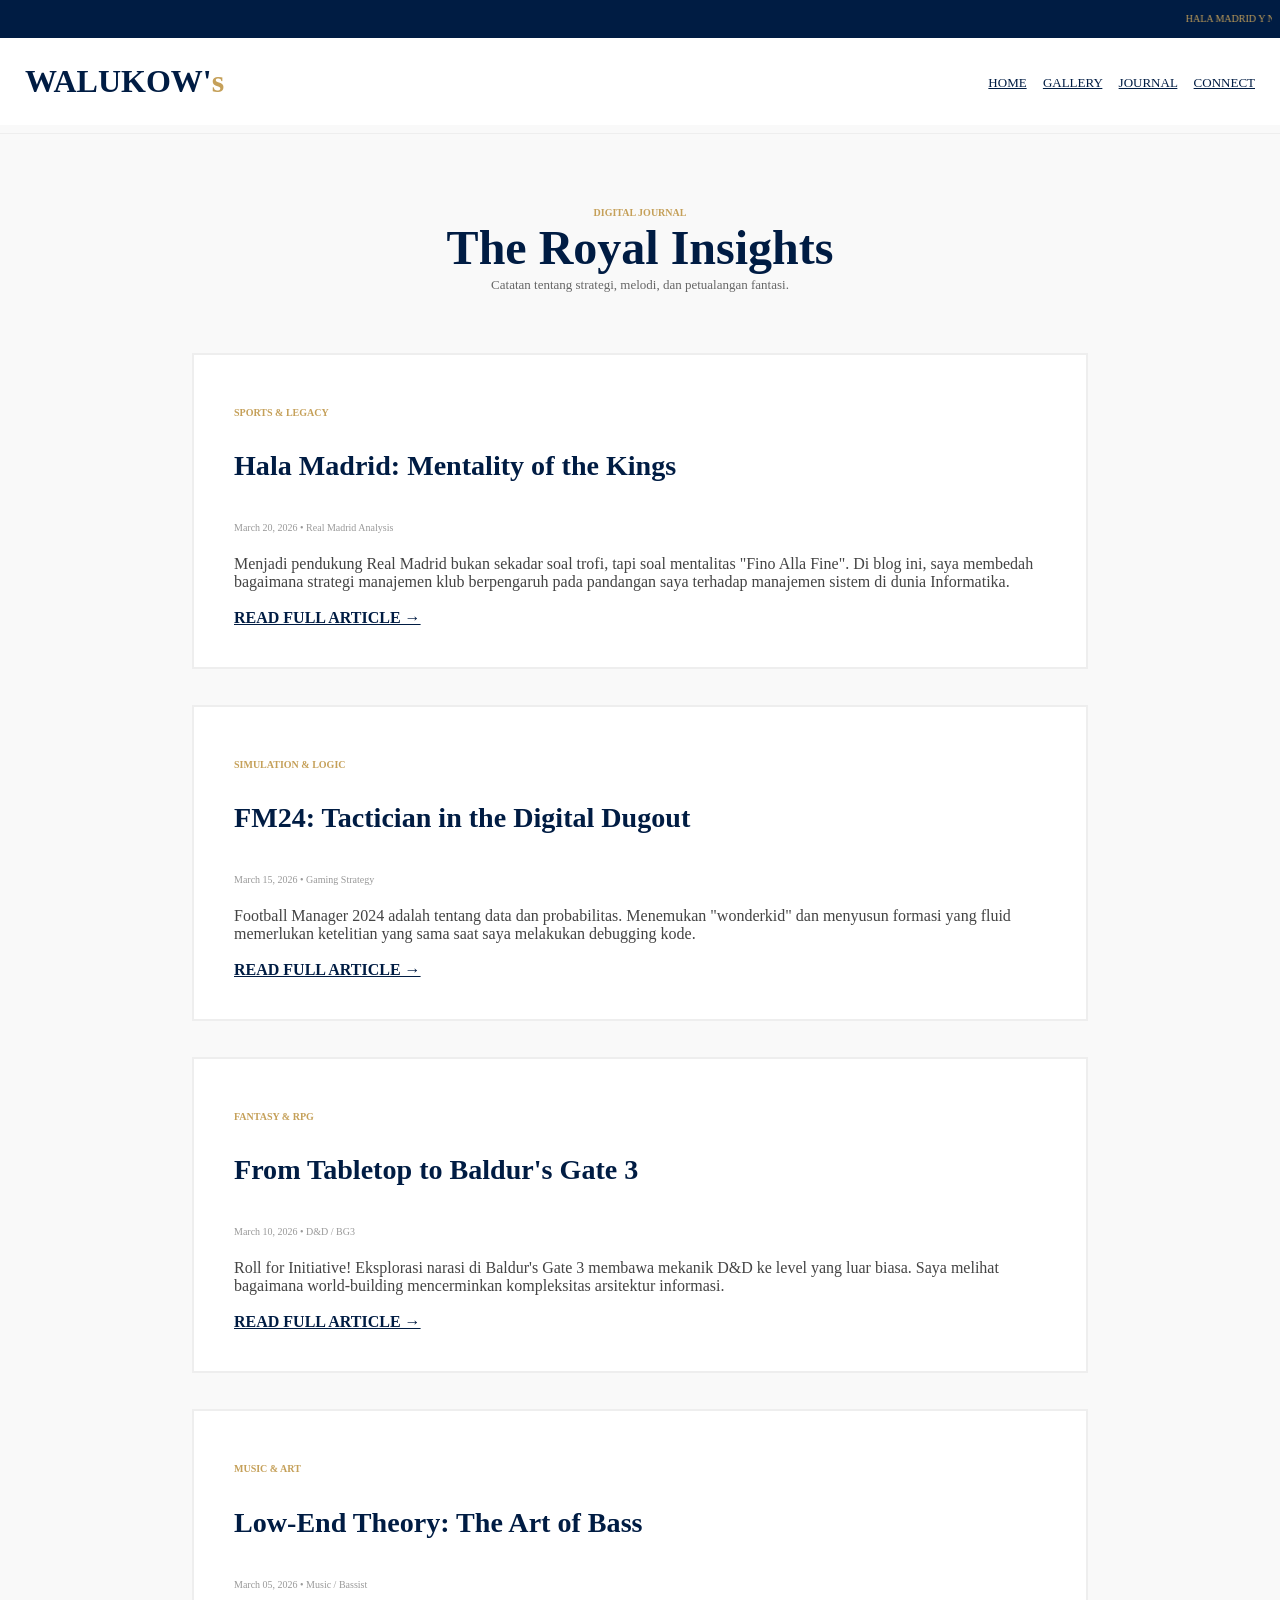
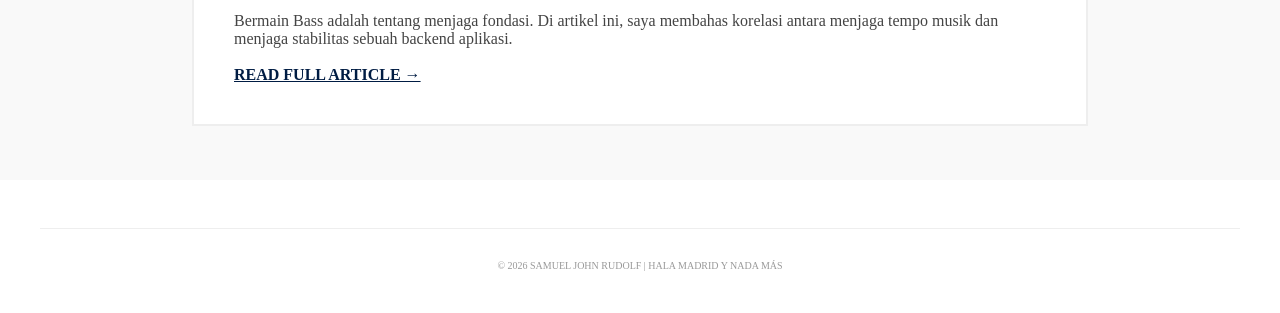
==== blog.html @ 91236569 "first commit" ====
<!DOCTYPE html>
<html lang="id">
<head>
    <meta charset="UTF-8">
    <title>Journal | Samuel Rudolf</title>
</head>
<body bgcolor="#F9F9F9" text="#333333" link="#001C43" vlink="#C5A059" leftmargin="0" topmargin="0">

    <table width="100%" bgcolor="#001C43" cellpadding="8" cellspacing="0" border="0">
        <tr>
            <td align="center">
                <marquee scrollamount="5">
                    <font face="Verdana" size="1" color="#C5A059">
                        HALA MADRID Y NADA MÁS • STRATEGIC INSIGHTS • DIGITAL MELODIES • ROLEPLAYING ADVENTURES
                    </font>
                </marquee>
            </td>
        </tr>
    </table>

    <table width="100%" bgcolor="#FFFFFF" cellpadding="25" cellspacing="0" border="0">
        <tr>
            <td width="50%">
                <font face="Georgia" size="6" color="#001C43"><b>WALUKOW'<font color="#C5A059">s</font></b></font>
            </td>
            <td width="50%" align="right">
                <font face="Verdana" size="2">
                    <a href="index.html">HOME</a> &nbsp;&nbsp;&nbsp;
                    <a href="gallery.html">GALLERY</a> &nbsp;&nbsp;&nbsp;
                    <a href="blog.html">JOURNAL</a> &nbsp;&nbsp;&nbsp;
                    <a href="contact.html">CONNECT</a>
                </font>
            </td>
        </tr>
    </table>

    <hr color="#EEEEEE" size="1">

    <table width="100%" cellpadding="60" cellspacing="0" border="0">
        <tr>
            <td align="center">
                <font face="Verdana" size="1" color="#C5A059"><b>DIGITAL JOURNAL</b></font><br>
                <font face="Georgia" size="7" color="#001C43"><b>The Royal Insights</b></font><br>
                <font face="Verdana" size="2" color="#666666">Catatan tentang strategi, melodi, dan petualangan fantasi.</font>
            </td>
        </tr>
    </table>

    <table width="70%" align="center" cellpadding="0" cellspacing="0" border="0">
        
        <tr>
            <td bgcolor="#FFFFFF">
                <table width="100%" border="1" bordercolor="#EEEEEE" cellpadding="40" cellspacing="0">
                    <tr>
                        <td>
                            <font face="Verdana" size="1" color="#C5A059"><b>SPORTS & LEGACY</b></font>
                            <font face="Georgia" size="5" color="#001C43"><h3>Hala Madrid: Mentality of the Kings</h3></font>
                            <font face="Verdana" size="1" color="#999999">March 20, 2026 • Real Madrid Analysis</font>
                            <br><br>
                            <font face="Verdana" size="3" color="#444444">
                                Menjadi pendukung Real Madrid bukan sekadar soal trofi, tapi soal mentalitas "Fino Alla Fine". Di blog ini, saya membedah bagaimana strategi manajemen klub berpengaruh pada pandangan saya terhadap manajemen sistem di dunia Informatika.
                            </font>
                            <br><br>
                            <a href="#"><b>READ FULL ARTICLE &rarr;</b></a>
                        </td>
                    </tr>
                </table>
            </td>
        </tr>

        <tr><td><br><br></td></tr> <tr>
            <td bgcolor="#FFFFFF">
                <table width="100%" border="1" bordercolor="#EEEEEE" cellpadding="40" cellspacing="0">
                    <tr>
                        <td>
                            <font face="Verdana" size="1" color="#C5A059"><b>SIMULATION & LOGIC</b></font>
                            <font face="Georgia" size="5" color="#001C43"><h3>FM24: Tactician in the Digital Dugout</h3></font>
                            <font face="Verdana" size="1" color="#999999">March 15, 2026 • Gaming Strategy</font>
                            <br><br>
                            <font face="Verdana" size="3" color="#444444">
                                Football Manager 2024 adalah tentang data dan probabilitas. Menemukan "wonderkid" dan menyusun formasi yang fluid memerlukan ketelitian yang sama saat saya melakukan debugging kode.
                            </font>
                            <br><br>
                            <a href="#"><b>READ FULL ARTICLE &rarr;</b></a>
                        </td>
                    </tr>
                </table>
            </td>
        </tr>

        <tr><td><br><br></td></tr>

        <tr>
            <td bgcolor="#FFFFFF">
                <table width="100%" border="1" bordercolor="#EEEEEE" cellpadding="40" cellspacing="0">
                    <tr>
                        <td>
                            <font face="Verdana" size="1" color="#C5A059"><b>FANTASY & RPG</b></font>
                            <font face="Georgia" size="5" color="#001C43"><h3>From Tabletop to Baldur's Gate 3</h3></font>
                            <font face="Verdana" size="1" color="#999999">March 10, 2026 • D&D / BG3</font>
                            <br><br>
                            <font face="Verdana" size="3" color="#444444">
                                Roll for Initiative! Eksplorasi narasi di Baldur's Gate 3 membawa mekanik D&D ke level yang luar biasa. Saya melihat bagaimana world-building mencerminkan kompleksitas arsitektur informasi.
                            </font>
                            <br><br>
                            <a href="#"><b>READ FULL ARTICLE &rarr;</b></a>
                        </td>
                    </tr>
                </table>
            </td>
        </tr>

        <tr><td><br><br></td></tr>

        <tr>
            <td bgcolor="#FFFFFF">
                <table width="100%" border="1" bordercolor="#EEEEEE" cellpadding="40" cellspacing="0">
                    <tr>
                        <td>
                            <font face="Verdana" size="1" color="#C5A059"><b>MUSIC & ART</b></font>
                            <font face="Georgia" size="5" color="#001C43"><h3>Low-End Theory: The Art of Bass</h3></font>
                            <font face="Verdana" size="1" color="#999999">March 05, 2026 • Music / Bassist</font>
                            <br><br>
                            <font face="Verdana" size="3" color="#444444">
                                Bermain Bass adalah tentang menjaga fondasi. Di artikel ini, saya membahas korelasi antara menjaga tempo musik dan menjaga stabilitas sebuah backend aplikasi.
                            </font>
                            <br><br>
                            <a href="#"><b>READ FULL ARTICLE &rarr;</b></a>
                        </td>
                    </tr>
                </table>
            </td>
        </tr>

    </table>

    <br><br><br>

    <table width="100%" bgcolor="#FFFFFF" cellpadding="40" cellspacing="0" border="0">
        <tr>
            <td align="center">
                <hr color="#EEEEEE" size="1"><br>
                <font face="Verdana" size="1" color="#999999">
                    © 2026 SAMUEL JOHN RUDOLF | HALA MADRID Y NADA MÁS
                </font>
            </td>
        </tr>
    </table>

</body>
</html>
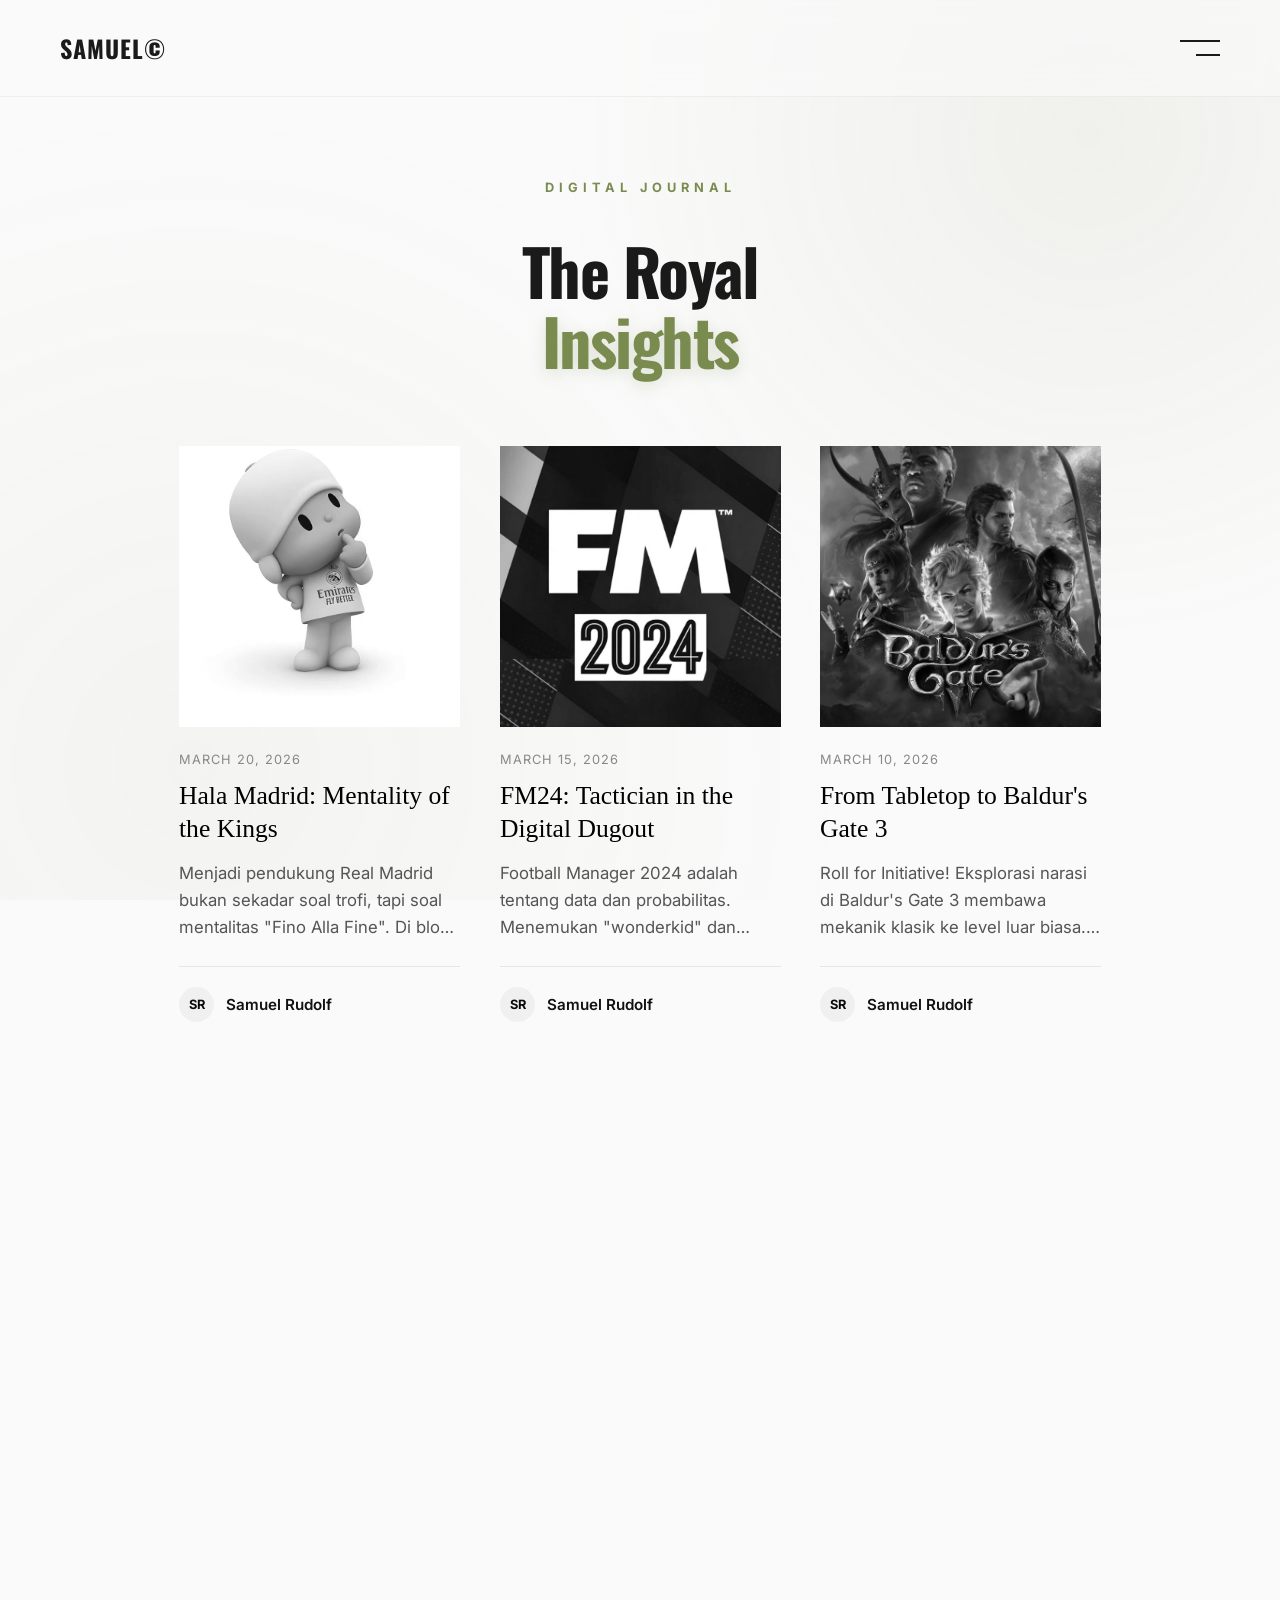
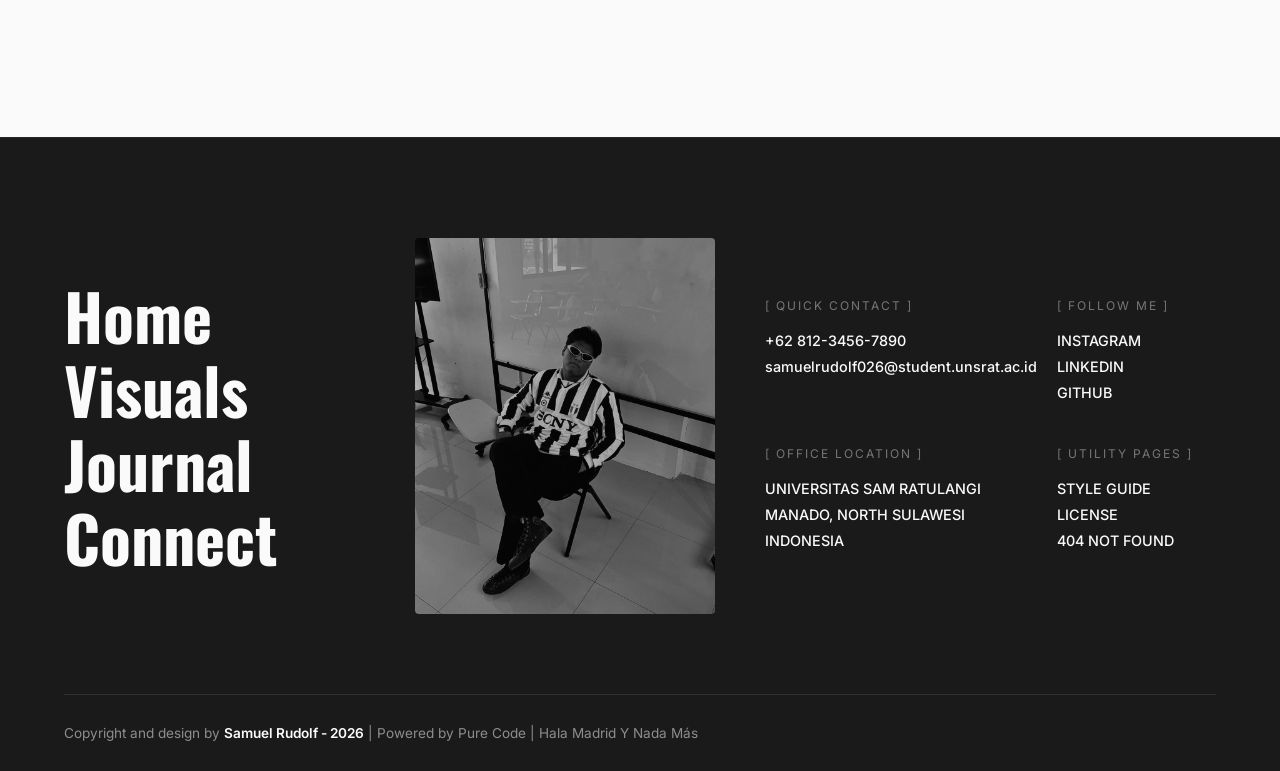
==== commit 2c964ced: "Update tugas" ====
--- a/blog.html
+++ b/blog.html
@@ -2,150 +2,181 @@
 <html lang="id">
 <head>
     <meta charset="UTF-8">
-    <title>Journal | Samuel Rudolf</title>
+    <meta name="viewport" content="width=device-width, initial-scale=1.0">
+    <title>Journal | The Royal Insights</title>
+    <link rel="stylesheet" href="style.css">
 </head>
-<body bgcolor="#F9F9F9" text="#333333" link="#001C43" vlink="#C5A059" leftmargin="0" topmargin="0">
+<body>
+    <div class="bg-layer"></div>
+    <div class="bg-gradient"></div>
 
-    <table width="100%" bgcolor="#001C43" cellpadding="8" cellspacing="0" border="0">
-        <tr>
-            <td align="center">
-                <marquee scrollamount="5">
-                    <font face="Verdana" size="1" color="#C5A059">
-                        HALA MADRID Y NADA MÁS • STRATEGIC INSIGHTS • DIGITAL MELODIES • ROLEPLAYING ADVENTURES
-                    </font>
-                </marquee>
-            </td>
-        </tr>
-    </table>
+    <!-- === NAVBAR === -->
+    <nav class="navbar">
+        <div class="logo">SAMUEL<span>©</span></div>
+        <div class="menu-trigger" id="menuToggle">
+            <span class="line-long"></span>
+            <span class="line-short"></span>
+        </div>
+    </nav>
 
-    <table width="100%" bgcolor="#FFFFFF" cellpadding="25" cellspacing="0" border="0">
-        <tr>
-            <td width="50%">
-                <font face="Georgia" size="6" color="#001C43"><b>WALUKOW'<font color="#C5A059">s</font></b></font>
-            </td>
-            <td width="50%" align="right">
-                <font face="Verdana" size="2">
-                    <a href="index.html">HOME</a> &nbsp;&nbsp;&nbsp;
-                    <a href="gallery.html">GALLERY</a> &nbsp;&nbsp;&nbsp;
-                    <a href="blog.html">JOURNAL</a> &nbsp;&nbsp;&nbsp;
-                    <a href="contact.html">CONNECT</a>
-                </font>
-            </td>
-        </tr>
-    </table>
+    <!-- === FULLSCREEN MENU === -->
+    <div class="split-menu" id="fullscreenMenu">
+        <div class="menu-left">
+            <span class="accent-tag">S.J. RUDOLF</span>
+            <h3>Crafting logic.<br>Building structure.</h3>
+            <p>Mendobrak batasan melalui baris kode murni dan arsitektur desain yang fungsional.</p>
+        </div>
+        <div class="menu-right">
+            <ul class="nav-list">
+                <li><a href="index.html">/ HOME</a></li>
+                <li><a href="gallery.html">/ VISUALS</a></li>
+                <li><a href="blog.html">/ JOURNAL</a></li>
+                <li><a href="contact.html">/ CONNECT</a></li>
+            </ul>
+        </div>
+    </div>
 
-    <hr color="#EEEEEE" size="1">
+    <!-- === HERO SECTION === -->
+    <section class="gallery-hero reveal">
+        <span class="accent-tag">DIGITAL JOURNAL</span>
+        <h2>The Royal<br><span>Insights</span></h2>
+    </section>
 
-    <table width="100%" cellpadding="60" cellspacing="0" border="0">
-        <tr>
-            <td align="center">
-                <font face="Verdana" size="1" color="#C5A059"><b>DIGITAL JOURNAL</b></font><br>
-                <font face="Georgia" size="7" color="#001C43"><b>The Royal Insights</b></font><br>
-                <font face="Verdana" size="2" color="#666666">Catatan tentang strategi, melodi, dan petualangan fantasi.</font>
-            </td>
-        </tr>
-    </table>
+    <!-- === JOURNAL GRID (3-COLUMN EDITORIAL LAYOUT) === -->
+<section class="gallery-grid-section" style="padding-top: 0; max-width: 92%; margin: 0 auto; padding-bottom: 100px;">
+        
+        <div class="blog-grid">
+            
+            <!-- Article 1 -->
+            <a href="article1.html" class="blog-card reveal">
+                <div class="blog-image-wrapper">
+                    <!-- Gunakan gambar bernuansa gelap/arsitektur -->
+                    <img src="madrid_blog.jpg" alt="Hala Madrid">
+                </div>
+                <div class="blog-content">
+                    <span class="blog-date">March 20, 2026</span>
+                    <h3 class="blog-title">Hala Madrid: Mentality of the Kings</h3>
+                    <p class="blog-excerpt">Menjadi pendukung Real Madrid bukan sekadar soal trofi, tapi soal mentalitas "Fino Alla Fine". Di blog ini, saya membedah bagaimana strategi manajemen klub berpengaruh pada pandangan terhadap manajemen sistem.</p>
+                    
+                    <div class="blog-author">
+                        <div class="author-avatar">SR</div>
+                        <span class="author-name">Samuel Rudolf</span>
+                    </div>
+                </div>
+            </a>
 
-    <table width="70%" align="center" cellpadding="0" cellspacing="0" border="0">
-        
-        <tr>
-            <td bgcolor="#FFFFFF">
-                <table width="100%" border="1" bordercolor="#EEEEEE" cellpadding="40" cellspacing="0">
-                    <tr>
-                        <td>
-                            <font face="Verdana" size="1" color="#C5A059"><b>SPORTS & LEGACY</b></font>
-                            <font face="Georgia" size="5" color="#001C43"><h3>Hala Madrid: Mentality of the Kings</h3></font>
-                            <font face="Verdana" size="1" color="#999999">March 20, 2026 • Real Madrid Analysis</font>
-                            <br><br>
-                            <font face="Verdana" size="3" color="#444444">
-                                Menjadi pendukung Real Madrid bukan sekadar soal trofi, tapi soal mentalitas "Fino Alla Fine". Di blog ini, saya membedah bagaimana strategi manajemen klub berpengaruh pada pandangan saya terhadap manajemen sistem di dunia Informatika.
-                            </font>
-                            <br><br>
-                            <a href="#"><b>READ FULL ARTICLE &rarr;</b></a>
-                        </td>
-                    </tr>
-                </table>
-            </td>
-        </tr>
+            <!-- Article 2 -->
+            <a href="article2.html" class="blog-card reveal">
+                <div class="blog-image-wrapper">
+                    <img src="fm24_blog.jpg" alt="FM24">
+                </div>
+                <div class="blog-content">
+                    <span class="blog-date">March 15, 2026</span>
+                    <h3 class="blog-title">FM24: Tactician in the Digital Dugout</h3>
+                    <p class="blog-excerpt">Football Manager 2024 adalah tentang data dan probabilitas. Menemukan "wonderkid" dan menyusun formasi yang fluid memerlukan ketelitian yang sama saat melakukan debugging pada struktur kode murni.</p>
+                    
+                    <div class="blog-author">
+                        <div class="author-avatar">SR</div>
+                        <span class="author-name">Samuel Rudolf</span>
+                    </div>
+                </div>
+            </a>
 
-        <tr><td><br><br></td></tr> <tr>
-            <td bgcolor="#FFFFFF">
-                <table width="100%" border="1" bordercolor="#EEEEEE" cellpadding="40" cellspacing="0">
-                    <tr>
-                        <td>
-                            <font face="Verdana" size="1" color="#C5A059"><b>SIMULATION & LOGIC</b></font>
-                            <font face="Georgia" size="5" color="#001C43"><h3>FM24: Tactician in the Digital Dugout</h3></font>
-                            <font face="Verdana" size="1" color="#999999">March 15, 2026 • Gaming Strategy</font>
-                            <br><br>
-                            <font face="Verdana" size="3" color="#444444">
-                                Football Manager 2024 adalah tentang data dan probabilitas. Menemukan "wonderkid" dan menyusun formasi yang fluid memerlukan ketelitian yang sama saat saya melakukan debugging kode.
-                            </font>
-                            <br><br>
-                            <a href="#"><b>READ FULL ARTICLE &rarr;</b></a>
-                        </td>
-                    </tr>
-                </table>
-            </td>
-        </tr>
+            <!-- Article 3 -->
+            <a href="article3.html" class="blog-card reveal">
+                <div class="blog-image-wrapper">
+                    <img src="bg3_blog.jpg" alt="RPG">
+                </div>
+                <div class="blog-content">
+                    <span class="blog-date">March 10, 2026</span>
+                    <h3 class="blog-title">From Tabletop to Baldur's Gate 3</h3>
+                    <p class="blog-excerpt">Roll for Initiative! Eksplorasi narasi di Baldur's Gate 3 membawa mekanik klasik ke level luar biasa. Saya melihat bagaimana world-building mencerminkan kompleksitas arsitektur informasi.</p>
+                    
+                    <div class="blog-author">
+                        <div class="author-avatar">SR</div>
+                        <span class="author-name">Samuel Rudolf</span>
+                    </div>
+                </div>
+            </a>
 
-        <tr><td><br><br></td></tr>
+            <!-- Article 4 -->
+            <a href="article4.html" class="blog-card reveal">
+                <div class="blog-image-wrapper">
+                    <img src="bass_blog.jpg" alt="Bass">
+                </div>
+                <div class="blog-content">
+                    <span class="blog-date">March 05, 2026</span>
+                    <h3 class="blog-title">Low-End Theory: The Art of Bass</h3>
+                    <p class="blog-excerpt">Bermain Bass adalah tentang menjaga fondasi. Di artikel ini, saya membahas korelasi antara menjaga tempo musik dan menjaga stabilitas sebuah backend aplikasi agar tetap berjalan mulus.</p>
+                    
+                    <div class="blog-author">
+                        <div class="author-avatar">SR</div>
+                        <span class="author-name">Samuel Rudolf</span>
+                    </div>
+                </div>
+            </a>
 
-        <tr>
-            <td bgcolor="#FFFFFF">
-                <table width="100%" border="1" bordercolor="#EEEEEE" cellpadding="40" cellspacing="0">
-                    <tr>
-                        <td>
-                            <font face="Verdana" size="1" color="#C5A059"><b>FANTASY & RPG</b></font>
-                            <font face="Georgia" size="5" color="#001C43"><h3>From Tabletop to Baldur's Gate 3</h3></font>
-                            <font face="Verdana" size="1" color="#999999">March 10, 2026 • D&D / BG3</font>
-                            <br><br>
-                            <font face="Verdana" size="3" color="#444444">
-                                Roll for Initiative! Eksplorasi narasi di Baldur's Gate 3 membawa mekanik D&D ke level yang luar biasa. Saya melihat bagaimana world-building mencerminkan kompleksitas arsitektur informasi.
-                            </font>
-                            <br><br>
-                            <a href="#"><b>READ FULL ARTICLE &rarr;</b></a>
-                        </td>
-                    </tr>
-                </table>
-            </td>
-        </tr>
+        </div>
+    </section>
 
-        <tr><td><br><br></td></tr>
+ <footer class="site-footer">
+        <div class="footer-container">
+            
+            <div class="footer-nav">
+                <a href="index.html" class="footer-link">Home</a>
+                <a href="gallery.html" class="footer-link">Visuals</a>
+                <a href="blog.html" class="footer-link">Journal</a>
+                <a href="contact.html" class="footer-link">Connect</a>
+            </div>
 
-        <tr>
-            <td bgcolor="#FFFFFF">
-                <table width="100%" border="1" bordercolor="#EEEEEE" cellpadding="40" cellspacing="0">
-                    <tr>
-                        <td>
-                            <font face="Verdana" size="1" color="#C5A059"><b>MUSIC & ART</b></font>
-                            <font face="Georgia" size="5" color="#001C43"><h3>Low-End Theory: The Art of Bass</h3></font>
-                            <font face="Verdana" size="1" color="#999999">March 05, 2026 • Music / Bassist</font>
-                            <br><br>
-                            <font face="Verdana" size="3" color="#444444">
-                                Bermain Bass adalah tentang menjaga fondasi. Di artikel ini, saya membahas korelasi antara menjaga tempo musik dan menjaga stabilitas sebuah backend aplikasi.
-                            </font>
-                            <br><br>
-                            <a href="#"><b>READ FULL ARTICLE &rarr;</b></a>
-                        </td>
-                    </tr>
-                </table>
-            </td>
-        </tr>
+            <div class="footer-image-wrapper">
+                <img src="profile_index_footer.jpeg" alt="Samuel Rudolf Portrait" class="footer-img">
+            </div>
 
-    </table>
+            <div class="footer-info-grid">
+                <div class="info-block">
+                    <span class="info-title">[ QUICK CONTACT ]</span>
+                    <p>
+                        +62 812-3456-7890<br>
+                        samuelrudolf026@student.unsrat.ac.id
+                    </p>
+                </div>
+                
+                <div class="info-block">
+                    <span class="info-title">[ FOLLOW ME ]</span>
+                    <p>
+                        <a href="#">INSTAGRAM</a><br>
+                        <a href="#">LINKEDIN</a><br>
+                        <a href="#">GITHUB</a>
+                    </p>
+                </div>
+                
+                <div class="info-block">
+                    <span class="info-title">[ OFFICE LOCATION ]</span>
+                    <p>
+                        UNIVERSITAS SAM RATULANGI<br>
+                        MANADO, NORTH SULAWESI<br>
+                        INDONESIA
+                    </p>
+                </div>
+                
+                <div class="info-block">
+                    <span class="info-title">[ UTILITY PAGES ]</span>
+                    <p>
+                        <a href="#">STYLE GUIDE</a><br>
+                        <a href="#">LICENSE</a><br>
+                        <a href="#">404 NOT FOUND</a>
+                    </p>
+                </div>
+            </div>
 
-    <br><br><br>
+        </div>
 
-    <table width="100%" bgcolor="#FFFFFF" cellpadding="40" cellspacing="0" border="0">
-        <tr>
-            <td align="center">
-                <hr color="#EEEEEE" size="1"><br>
-                <font face="Verdana" size="1" color="#999999">
-                    © 2026 SAMUEL JOHN RUDOLF | HALA MADRID Y NADA MÁS
-                </font>
-            </td>
-        </tr>
-    </table>
+        <div class="footer-bottom">
+            <p>Copyright and design by <span>Samuel Rudolf - 2026</span> | Powered by Pure Code | Hala Madrid Y Nada Más</p>
+        </div>
+    </footer>
 
+    <script src="script.js"></script>
 </body>
 </html>
--- a/style.css
+++ b/style.css
@@ -0,0 +1,1378 @@
+/* === IMPORT GOOGLE FONTS === */
+@import url('https://fonts.googleapis.com/css2?family=Inter:wght@300;400;500&family=Oswald:wght@500;700&display=swap');
+
+/* Menyembunyikan Scrollbar */
+::-webkit-scrollbar { display: none; }
+html { -ms-overflow-style: none; scrollbar-width: none; }
+
+/* === KONFIGURASI DASAR (ORGANIC MATCHA ELEGANCE) === */
+* { margin: 0; padding: 0; box-sizing: border-box; -webkit-font-smoothing: antialiased; text-rendering: optimizeLegibility; }
+body { 
+    background-color: #FAFAFA;
+    color: #1A1A1A;
+    font-family: 'Inter', sans-serif; 
+    overflow-x: hidden; 
+}
+
+/* --- AURA BACKGROUND --- */
+.bg-layer { 
+    display: block; 
+    position: fixed; top: 0; left: 0; width: 100%; height: 100vh;
+    background: radial-gradient(circle at 85% 15%, rgba(122, 139, 79, 0.08) 0%, transparent 40%),
+                radial-gradient(circle at 15% 85%, rgba(122, 139, 79, 0.05) 0%, transparent 50%);
+    z-index: -2; 
+    pointer-events: none;
+}
+.bg-gradient { display: none; }
+
+/* === NAVBAR KACA === */
+.navbar { 
+    position: fixed; top: 0; left: 0; width: 100%; display: flex; justify-content: space-between; align-items: center; 
+    padding: 30px 60px; z-index: 1001; pointer-events: none;
+    background: rgba(250, 250, 250, 0.6);
+    backdrop-filter: blur(12px);
+    border-bottom: 1px solid rgba(122, 139, 79, 0.1);
+}
+.logo { font-family: 'Oswald', sans-serif; font-weight: 700; font-size: 1.5rem; letter-spacing: 1px; pointer-events: auto; color: #1A1A1A; }
+.menu-trigger { pointer-events: auto; width: 40px; height: 16px; cursor: pointer; display: flex; flex-direction: column; justify-content: space-between; align-items: flex-end; z-index: 1002; }
+.menu-trigger span { display: block; height: 2px; background-color: #1A1A1A; transition: all 0.4s cubic-bezier(0.68, -0.55, 0.265, 1.55); }
+.line-long { width: 100%; }
+.line-short { width: 60%; }
+.menu-trigger:hover .line-short { width: 100%; background-color: #7A8B4F; box-shadow: 0 0 8px rgba(122, 139, 79, 0.4); }
+.menu-trigger.active .line-long { transform: translateY(7px) rotate(45deg); }
+.menu-trigger.active .line-short { width: 100%; transform: translateY(-7px) rotate(-45deg); }
+
+/* === SPLIT OVERLAY MENU === */
+.split-menu { position: fixed; top: 0; left: 0; width: 100%; height: 100vh; display: flex; z-index: 1000; visibility: hidden; }
+.menu-left, .menu-right { width: 50%; height: 100%; display: flex; flex-direction: column; justify-content: center; padding: 0 10%; transition: transform 0.8s cubic-bezier(0.19, 1, 0.22, 1); }
+.menu-left { background-color: rgba(234, 239, 229, 0.85); backdrop-filter: blur(20px); border-right: 1px solid rgba(122, 139, 79, 0.15); transform: translateY(100%); }
+.menu-right { background-color: #FAFAFA; transform: translateY(-100%); }
+.split-menu.active { visibility: visible; }
+.split-menu.active .menu-left, .split-menu.active .menu-right { transform: translateY(0); }
+.menu-left .accent-tag { margin-bottom: 30px; color: #7A8B4F; }
+.menu-left h3 { font-size: 2.5rem; line-height: 1.2; margin-bottom: 20px; font-family: 'Oswald', sans-serif; font-weight: 700; letter-spacing: -1px; color: #1A1A1A; }
+.menu-left p { color: #555555; font-size: 1rem; line-height: 1.6; margin-bottom: 40px; max-width: 85%; }
+.menu-contact a { color: #7A8B4F; text-decoration: none; font-size: 0.9rem; letter-spacing: 2px; border-bottom: 1px solid rgba(122, 139, 79, 0.3); transition: 0.3s;}
+.menu-contact a:hover { border-bottom: 1px solid #7A8B4F; padding-bottom: 3px; }
+.nav-list { list-style: none; display: flex; flex-direction: column; gap: 25px; }
+.nav-list li { opacity: 0; transform: translateX(50px); transition: all 0.5s cubic-bezier(0.19, 1, 0.22, 1); }
+.split-menu.active .nav-list li { opacity: 1; transform: translateX(0); }
+.split-menu.active .nav-list li:nth-child(1) { transition-delay: 0.3s; }
+.split-menu.active .nav-list li:nth-child(2) { transition-delay: 0.4s; }
+.split-menu.active .nav-list li:nth-child(3) { transition-delay: 0.5s; }
+.split-menu.active .nav-list li:nth-child(4) { transition-delay: 0.6s; }
+.nav-list a { color: #1A1A1A; text-decoration: none; font-size: clamp(3rem, 6vw, 4.5rem); font-family: 'Oswald', sans-serif; font-weight: 700; letter-spacing: -2px; display: inline-block; transition: 0.4s cubic-bezier(0.19, 1, 0.22, 1); }
+.nav-list a:hover { color: #7A8B4F; transform: translateX(20px); text-shadow: 2px 2px 10px rgba(122, 139, 79, 0.2); }
+
+/* === SECTION 1: HERO === */
+.hero-section { position: relative; height: 100vh; width: 100%; display: flex; flex-direction: column; justify-content: center; align-items: center; text-align: center; overflow: hidden; }
+.hero-bg-container { position: absolute; top: 0; left: 0; width: 100%; height: 100%; z-index: 1; overflow: hidden; }
+
+.hero-bg-image { 
+    width: 100%; height: 100%; object-fit: cover; 
+    filter: grayscale(100%); 
+    clip-path: inset(35% 30%); 
+    transform: scale(1.1); 
+    animation: heroExpand 2s cubic-bezier(0.8, 0, 0.2, 1) forwards; 
+    animation-delay: 0.5s; 
+}
+
+@keyframes heroExpand {
+    0% { clip-path: inset(35% 30%); filter: blur(0px) brightness(1) grayscale(100%); transform: scale(1.1); opacity: 1; }
+    100% { clip-path: inset(0% 0%); filter: blur(3px) grayscale(100%); transform: scale(1); opacity: 0.25; }
+}
+
+.hero-fragmented { position: absolute; top: 0; left: 0; width: 100%; height: 100%; z-index: 2; pointer-events: none; padding: 60px; }
+.float-meta { position: absolute; font-size: 0.75rem; line-height: 1.5; color: #1A1A1A; }
+.float-meta .label { color: #7A8B4F; font-weight: 700; letter-spacing: 2px; display: block; margin-bottom: 5px; }
+.text-top-left { top: 15%; left: 60px; }
+.text-mid-right { top: 45%; right: 60px; text-align: right; }
+.geo-mark { position: absolute; font-family: 'Oswald', sans-serif; font-size: 0.8rem; color: rgba(26, 26, 26, 0.2); letter-spacing: 2px; }
+.pos-a { top: 20%; right: 25%; }
+.pos-b { bottom: 25%; left: 30%; }
+.pos-c { top: 60%; left: 10%; transform: rotate(-90deg); }
+.hero-name-container { position: absolute; bottom: 5%; left: 60px; width: calc(100% - 120px); }
+.pre-title { display: block; font-size: 0.9rem; letter-spacing: 5px; color: #555; margin-bottom: 5px; }
+.name-flex { display: flex; align-items: baseline; gap: 20px; flex-wrap: wrap; }
+.name-bold, .name-outline { font-family: 'Oswald', sans-serif; font-weight: 700; line-height: 0.9; letter-spacing: -4px; color: #000000; margin: 0; text-transform: uppercase; }
+.name-bold { font-size: clamp(4rem, 12vw, 12rem); }
+.name-outline { font-size: clamp(3rem, 10vw, 10rem); -webkit-text-stroke: 0px; color: #000000; }
+
+.anim-fade-right { opacity: 0; transform: translateX(-30px); animation: fadeMove 1.2s cubic-bezier(0.19, 1, 0.22, 1) forwards; animation-delay: 1.5s; }
+.anim-fade-left { opacity: 0; transform: translateX(30px); animation: fadeMove 1.2s cubic-bezier(0.19, 1, 0.22, 1) forwards; animation-delay: 1.7s; }
+.anim-fade-in { opacity: 0; animation: fadeOnly 2s ease forwards; animation-delay: 2s; }
+.anim-slide-up { opacity: 0; transform: translateY(40px); animation: fadeMove 1s cubic-bezier(0.19, 1, 0.22, 1) forwards; animation-delay: 1.8s; }
+.anim-slide-up-delay-1 { opacity: 0; transform: translateY(60px); animation: fadeMove 1.2s cubic-bezier(0.19, 1, 0.22, 1) forwards; animation-delay: 2.1s; }
+.anim-slide-up-delay-2 { opacity: 0; transform: translateY(40px); animation: fadeMove 1.2s cubic-bezier(0.19, 1, 0.22, 1) forwards; animation-delay: 2.4s; }
+
+@keyframes fadeMove { to { opacity: 1; transform: translate(0, 0); } }
+@keyframes fadeOnly { to { opacity: 1; } }
+
+.reveal-delay { opacity: 0; transform: translateY(20px); animation: fadeUpHero 1s ease forwards; animation-delay: 2.2s; }
+@keyframes fadeUpHero { to { opacity: 1; transform: translateY(0); } }
+.scroll-badge { position: absolute; bottom: 50px; left: 50%; transform: translateX(-50%); font-size: 0.75rem; letter-spacing: 4px; color: #7A8B4F; font-weight: bold; animation: bounceHero 2s infinite; z-index: 2; }
+@keyframes bounceHero { 0%, 100% { transform: translateX(-50%) translateY(0); } 50% { transform: translateX(-50%) translateY(-10px); } }
+
+/* === SECTION 2: PROFILE === */
+.profile-section { min-height: 100vh; display: flex; align-items: center; padding: 100px 10%; position: relative; z-index: 2; }
+.accent-tag { color: #7A8B4F; font-size: 0.8rem; letter-spacing: 5px; font-weight: bold; display: block; margin-bottom: 20px;}
+h2 { font-size: clamp(3rem, 5vw, 4.5rem); font-family: 'Oswald', sans-serif; font-weight: 700; line-height: 1.1; margin-bottom: 20px; margin-top: 40px; letter-spacing: -1.5px; color: #1A1A1A; }
+h2 span { color: #7A8B4F; text-shadow: 0 4px 15px rgba(122, 139, 79, 0.2); }
+.info-box p { font-size: 1.1rem; color: #555555; line-height: 1.8; margin-bottom: 40px; }
+.stats-container { display: flex; gap: 40px; border-top: 1px solid rgba(122, 139, 79, 0.15); padding-top: 30px; }
+.stat-item strong { color: #1A1A1A; display: block; font-size: 1.2rem; margin-bottom: 5px; font-family: 'Oswald', sans-serif; letter-spacing: 1px; }
+.stat-item span { font-size: 0.85rem; color: #888888; }
+.profile-layout { display: grid; grid-template-columns: 1.2fr 1fr; gap: 80px; width: 100%; align-items: center; margin-top: 120px; }
+
+.image-box { position: relative; width: 450px; height: 600px; margin: 0 auto; }
+.image-box::after { content: ''; position: absolute; top: -15px; left: -15px; width: 100%; height: 100%; border: 1px solid #7A8B4F; z-index: 0; opacity: 0.6; transition: 0.5s ease; }
+.image-box:hover::after { top: -25px; left: -25px; opacity: 1; background: rgba(122, 139, 79, 0.03); }
+.image-wrapper { position: relative; width: 100%; height: 100%; overflow: hidden; z-index: 2; box-shadow: 0 20px 50px rgba(0,0,0,0.08); }
+.image-wrapper img { width: 100%; height: 100%; object-fit: cover; filter: grayscale(100%); transition: 0.5s ease; }
+.image-box:hover .image-wrapper img { filter: grayscale(0%); }
+
+.reveal { opacity: 0; transform: translateY(60px); filter: blur(5px); transition: all 1s cubic-bezier(0.19, 1, 0.22, 1); will-change: transform, opacity; }
+.reveal.active { opacity: 1; transform: translateY(0); filter: blur(0); }
+
+/* === SECTION 3: ASYMMETRIC SHOWCASE === */
+.showcase-section { padding: 120px 8%; position: relative; z-index: 10; }
+.showcase-layout { display: flex; justify-content: space-between; align-items: flex-start; gap: 50px; }
+.showcase-info { position: -webkit-sticky; position: sticky; top: 25vh; width: 35%; }
+.showcase-title { font-size: 4rem; font-family: 'Oswald', sans-serif; font-weight: 700; line-height: 1.1; margin-bottom: 20px; letter-spacing: -1.5px; color: #1A1A1A; }
+.showcase-desc { color: #555555; line-height: 1.8; margin-bottom: 40px; font-size: 1.05rem; }
+
+.btn-outline { 
+    display: inline-block; color: #1A1A1A; text-decoration: none; padding: 14px 30px; 
+    border: 1px solid #7A8B4F; font-size: 0.85rem; font-weight: bold; letter-spacing: 2px; 
+    text-transform: uppercase; position: relative; overflow: hidden; z-index: 1; transition: 0.3s;
+}
+.btn-outline::before { content: ''; position: absolute; bottom: 0; left: 0; width: 100%; height: 0%; background-color: #7A8B4F; z-index: -1; transition: height 0.4s cubic-bezier(0.19, 1, 0.22, 1); }
+.btn-outline:hover { color: #fff; border-color: #7A8B4F; }
+.btn-outline:hover::before { height: 100%; }
+
+.showcase-gallery { width: 55%; display: flex; flex-direction: column; gap: 120px; }
+.photo-card { width: 100%; }
+.photo-wrapper { width: 100%; height: 65vh; overflow: hidden; box-shadow: 0 15px 40px rgba(0,0,0,0.05); }
+.photo-wrapper img { width: 100%; height: 100%; object-fit: cover; filter: grayscale(100%); transition: transform 0.8s cubic-bezier(0.19, 1, 0.22, 1), filter 0.8s ease; }
+.photo-card:hover .photo-wrapper img { transform: scale(1.05); filter: grayscale(0%); }
+.photo-meta { margin-top: 20px; display: flex; justify-content: space-between; align-items: center; padding-bottom: 15px; border-bottom: 1px solid rgba(122, 139, 79, 0.2); }
+.photo-meta h4 { font-size: 1.3rem; font-family: 'Oswald', sans-serif; font-weight: 500; margin: 0; color: #1A1A1A; }
+.photo-meta span { color: #7A8B4F; font-size: 0.85rem; letter-spacing: 1px; font-weight: bold; }
+
+/* === SECTION DIVIDER === */
+.section-divider { width: 100%; text-align: center; padding: 100px 10% 40px; display: flex; flex-direction: column; align-items: center; position: relative; z-index: 10; }
+.divider-title { font-size: clamp(3rem, 6vw, 5rem); font-family: 'Oswald', sans-serif; font-weight: 700; color: #1A1A1A; margin-bottom: 20px; line-height: 1.1; letter-spacing: -2px; }
+.divider-desc { color: #555555; font-size: 1.1rem; max-width: 600px; line-height: 1.6; }
+
+/* === SECTION 4: JOURNAL === */
+.journal-section { display: flex; flex-direction: column; width: 100%; padding: 20px 10% 150px; position: relative; }
+.journal-card { 
+    position: -webkit-sticky; position: sticky; top: 12vh; width: 100%; height: 75vh; margin-bottom: 120px; 
+    display: flex; justify-content: center; align-items: center; overflow: hidden; cursor: pointer; 
+    background-color: #0A0A0A; box-shadow: 0 -15px 40px rgba(122, 139, 79, 0.08); 
+}
+.media-layer { position: absolute; top: 0; left: 0; width: 100%; height: 100%; z-index: 1; overflow: hidden; }
+.media-layer video, .media-layer img { width: 100%; height: 100%; object-fit: cover; transform: scale(1); filter: blur(0px) brightness(0.6) grayscale(100%); transition: transform 0.8s cubic-bezier(0.215, 0.61, 0.355, 1), filter 0.8s cubic-bezier(0.215, 0.61, 0.355, 1); will-change: transform, filter; }
+.content-layer { position: relative; z-index: 2; text-align: center; transition: opacity 0.5s ease, transform 0.5s ease; max-width: 85%; margin: 0 auto; }
+.meta-text { display: block; color: #7A8B4F; font-size: 0.85rem; letter-spacing: 3px; text-transform: uppercase; margin-bottom: 15px; font-weight: 600; text-shadow: 0 2px 4px rgba(0,0,0,0.8); }
+.content-layer h2 { font-size: clamp(3rem, 5vw, 5rem); font-family: 'Oswald', sans-serif; font-weight: 700; color: #ffffff; margin: 0; line-height: 1.1; letter-spacing: -1.5px; text-wrap: balance; text-shadow: 0 5px 15px rgba(0,0,0,0.8); }
+.hover-ui { position: absolute; top: 0; left: 0; width: 100%; height: 100%; z-index: 3; opacity: 0; visibility: hidden; transition: opacity 0.5s ease, visibility 0.5s ease; display: flex; align-items: center; justify-content: center; }
+.details-btn { background-color: #7A8B4F; color: #ffffff; padding: 16px 35px; font-family: 'Oswald', sans-serif; font-weight: 700; font-size: 1.1rem; text-decoration: none; text-transform: uppercase; letter-spacing: 1px; transition: 0.3s; box-shadow: 0 15px 35px rgba(0,0,0,0.5); }
+.details-btn:hover { background-color: #FAFAFA; color: #1A1A1A; }
+.bracket { position: absolute; width: 60px; height: 60px; border-color: #7A8B4F; border-style: solid; transition: transform 0.6s cubic-bezier(0.215, 0.61, 0.355, 1), opacity 0.6s ease; opacity: 0; }
+.top-left { top: 50px; left: 50px; border-width: 2px 0 0 2px; transform: translate(-40px, -40px); }
+.top-right { top: 50px; right: 50px; border-width: 2px 2px 0 0; transform: translate(40px, -40px); }
+.bottom-left { bottom: 50px; left: 50px; border-width: 0 0 2px 2px; transform: translate(-40px, 40px); }
+.bottom-right { bottom: 50px; right: 50px; border-width: 0 2px 2px 0; transform: translate(40px, 40px); }
+.journal-card:hover .media-layer video, .journal-card:hover .media-layer img { transform: scale(1.08); filter: blur(10px) brightness(0.3) grayscale(0%); }
+.journal-card:hover .content-layer { opacity: 0; transform: scale(0.95); }
+.journal-card:hover .hover-ui { opacity: 1; visibility: visible; }
+.journal-card:hover .bracket { opacity: 1; transform: translate(0, 0); }
+
+/* === CIRCULAR MULTI-LAYER TRANSITION === */
+.circular-transition-wrapper { position: relative; width: 100%; height: 400vh; background-color: #FAFAFA; z-index: 5; margin-top: -50px; }
+.circle-sticky { position: sticky; top: 0; left: 0; width: 100%; height: 100vh; display: flex; justify-content: center; align-items: center; overflow: hidden; }
+.circle { position: absolute; top: 0; left: 0; width: 100vw; height: 100vh; clip-path: circle(0% at 50% 50%); -webkit-clip-path: circle(0% at 50% 50%); will-change: clip-path; }
+.circle-1 { background-color: #7A8B4F; z-index: 1; }
+.circle-2 { background-color: #1A1A1A; z-index: 2; }
+.circle-3 { background-color: #7A8B4F; z-index: 3; }
+.circle-4 { background-color: #1A1A1A; z-index: 4; }
+.circle-text { position: relative; z-index: 5; color: #FAFAFA; font-family: 'Oswald', sans-serif; font-size: clamp(4rem, 10vw, 8rem); font-weight: 700; letter-spacing: 5px; text-transform: uppercase; opacity: 0; transform: translateY(40px); transition: opacity 0.5s cubic-bezier(0.19, 1, 0.22, 1), transform 0.5s cubic-bezier(0.19, 1, 0.22, 1); pointer-events: none; text-shadow: 0 10px 30px rgba(0,0,0,0.5); }
+.circle-text.visible { opacity: 1; transform: translateY(0); }
+
+/* === WORKING PROCESS TIMELINE === */
+.process-section {
+    background-color: #1A1A1A; /* Latar gelap seperti di video */
+    color: #FAFAFA;
+    padding: 150px 10%;
+    position: relative;
+    z-index: 10;
+    overflow: hidden;
+}
+
+.process-header {
+    text-align: center;
+    margin-bottom: 120px;
+}
+
+.process-main-title {
+    font-size: clamp(4rem, 8vw, 7rem);
+    font-family: 'Inter', sans-serif;
+    font-weight: 700;
+    line-height: 1;
+    letter-spacing: -3px;
+    color: #D3D3D3; /* Abu-abu terang */
+}
+
+.process-container {
+    position: relative;
+    max-width: 1100px;
+    margin: 0 auto;
+    display: flex;
+    flex-direction: column;
+    gap: 80px;
+}
+
+/* Garis Tengah Timeline */
+/* === GARIS TENGAH TIMELINE === */
+.process-line-track {
+    position: absolute;
+    top: 0;
+    bottom: 0;
+    left: 50%;
+    transform: translateX(-50%);
+    width: 2px; /* Ditebalkan sedikit jadi 2px agar lebih terlihat */
+    background-color: rgba(122, 139, 79, 0.15); /* Jalur garis warna matcha pudar */
+    z-index: 1;
+}
+
+.process-line-fill {
+    position: absolute;
+    top: 0;
+    left: 0;
+    width: 100%;
+    height: 0%; /* Ketinggian awal 0, akan diisi oleh JavaScript */
+    background-color: #7A8B4F; /* Warna Matcha Solid */
+    /* Tidak perlu transisi panjang karena JS akan memperbarui posisinya secara real-time */
+}
+
+/* Ganti warna angka menjadi Matcha */
+.step-num {
+    display: block;
+    font-size: 1.2rem;
+    color: #7A8B4F; /* Warna Matcha (Sebelumnya merah) */
+    margin-bottom: 15px;
+    font-family: 'Oswald', sans-serif;
+    letter-spacing: 1px;
+}
+
+/* Pastikan garis tetap di kiri saat di layar HP */
+@media (max-width: 768px) {
+    .process-line-track { left: 0; transform: none; }
+}
+
+.process-step {
+    display: flex;
+    width: 100%;
+    position: relative;
+    z-index: 2;
+}
+
+/* Penempatan Kiri & Kanan */
+.process-step.left { justify-content: flex-start; text-align: left; }
+.process-step.right { justify-content: flex-end; text-align: left; }
+
+.step-content {
+    width: 45%; /* Mengambil kurang dari 50% layar agar tidak menyentuh garis tengah */
+}
+
+/* Spasi agar rapi dari garis tengah */
+.process-step.left .step-content { padding-right: 60px; }
+.process-step.right .step-content { padding-left: 60px; }
+
+.step-content h3 {
+    font-size: clamp(2.5rem, 4vw, 3.5rem);
+    font-family: 'Inter', sans-serif;
+    font-weight: 700;
+    color: #FAFAFA;
+    margin-bottom: 20px;
+    line-height: 1.1;
+    letter-spacing: -1.5px;
+    margin-top: 0;
+}
+
+.step-content p {
+    font-size: 1.1rem;
+    color: #888888;
+    line-height: 1.6;
+}
+
+/* Efek Animasi Meluncur dari Samping (Kiri & Kanan) */
+.process-step.left.reveal-side { transform: translateX(-80px); opacity: 0; transition: all 1s cubic-bezier(0.19, 1, 0.22, 1); }
+.process-step.right.reveal-side { transform: translateX(80px); opacity: 0; transition: all 1s cubic-bezier(0.19, 1, 0.22, 1); }
+.process-step.reveal-side.active { transform: translateX(0); opacity: 1; }
+
+/* Responsive untuk Mobile (Garis pindah ke kiri) */
+@media (max-width: 768px) {
+    .process-line { left: 0; transform: none; }
+    .process-step.left, .process-step.right { justify-content: flex-end; }
+    .step-content { width: calc(100% - 40px); }
+    .process-step.left .step-content, .process-step.right .step-content { padding-left: 0; padding-right: 0; }
+}
+/* === SECTION 5: BLOG LIST (TEXT ONLY) === */
+.blog-list-section { padding: 100px 10%; position: relative; z-index: 10; background-color: #FAFAFA; }
+.blog-list-header { margin-bottom: 60px; display: flex; flex-direction: column; align-items: flex-start; }
+.blog-main-title { font-size: clamp(3rem, 6vw, 5rem); font-family: 'Oswald', sans-serif; font-weight: 700; letter-spacing: -2px; display: flex; align-items: center; gap: 20px; margin-top: 10px; text-transform: uppercase; color: #1A1A1A; }
+.circle-outline { width: 20px; height: 20px; border: 4px solid #7A8B4F; display: inline-block; box-shadow: 0 0 10px rgba(122, 139, 79, 0.3); }
+
+.blog-list-container { display: flex; flex-direction: column; border-top: 1px solid rgba(0,0,0,0.08); }
+
+/* GRID UPDATE: Hilangkan ukuran kolom gambar (200px), tersisa Judul, Deskripsi, dan Tahun */
+.blog-row { 
+    display: grid; 
+    grid-template-columns: 1.5fr 3.5fr 50px; /* Lebar kolom disesuaikan karena tidak ada foto */
+    gap: 40px; 
+    align-items: center; 
+    padding: 35px 20px; 
+    border-bottom: 1px solid rgba(0,0,0,0.08); 
+    text-decoration: none; 
+    color: #1A1A1A; 
+    position: relative; 
+    overflow: hidden; 
+    z-index: 1; 
+    margin: 0 -20px; 
+}
+
+.blog-row::before { content: ''; position: absolute; top: 0; left: 0; width: 4px; height: 100%; background-color: #7A8B4F; transform: scaleY(0); transform-origin: bottom; transition: transform 0.4s cubic-bezier(0.19, 1, 0.22, 1), width 0.4s ease, opacity 0.4s ease; z-index: -1; }
+
+.blog-title h3 { font-size: 2rem; font-family: 'Oswald', sans-serif; font-weight: 700; letter-spacing: -1px; margin: 0; transition: color 0.4s ease, transform 0.4s ease; text-transform: uppercase; color: #1A1A1A; }
+.blog-desc p { font-size: 1.05rem; line-height: 1.6; color: #666; margin: 0; transition: color 0.4s ease; text-wrap: balance; }
+.blog-year span { font-size: 1.1rem; font-weight: bold; color: #888; font-family: 'Oswald', sans-serif; transition: color 0.4s ease; }
+
+/* Animasi Hover Text-Only */
+.blog-row:hover::before { transform: scaleY(1); width: 100%; opacity: 0.05; }
+.blog-row:hover .blog-title h3 { color: #7A8B4F; transform: translateX(10px); }
+.blog-row:hover .blog-desc p { color: #1A1A1A; }
+.blog-row:hover .blog-year span { color: #7A8B4F; }
+
+/* Responsive untuk layar kecil (HP/Tablet) tanpa gambar */
+@media (max-width: 1024px) { 
+    .blog-row { grid-template-columns: 1.5fr 2.5fr 50px; gap: 30px; } 
+    .blog-title h3 { font-size: 1.5rem; } 
+}
+@media (max-width: 768px) { 
+    .blog-row { grid-template-columns: 1fr; gap: 12px; } 
+    .blog-year { text-align: left; margin-top: 5px; } 
+}
+/* === FINAL CTA (LIGHT MINIMALIST - ANTI OVERLAP) === */
+.final-cta-section {
+    height: 250vh; 
+    background-color: #FFFFFF; 
+    position: relative;
+    z-index: 10;
+    /* overflow: hidden; <-- HAPUS BARIS INI */
+}
+
+.cta-sticky {
+    position: sticky;
+    top: 0;
+    height: 100vh;
+    width: 100%;
+    display: flex;
+    flex-direction: column;
+    justify-content: center;
+    align-items: center;
+    overflow: hidden;
+}
+
+.cta-content {
+    text-align: center;
+    z-index: 20;
+}
+
+.reveal-heading, .reveal-subheading {
+    font-family: 'Oswald', sans-serif;
+    line-height: 1.1;
+    margin: 0;
+}
+
+.reveal-heading {
+    font-size: clamp(4rem, 10vw, 8rem);
+    letter-spacing: -2px;
+}
+
+.reveal-subheading {
+    font-size: clamp(3rem, 8vw, 6rem);
+}
+
+.word {
+    display: inline-block;
+    /* Warna awal: Abu-abu sangat muda agar hampir menyatu dengan putih */
+    color: #F0F0F0; 
+    transition: color 0.4s ease;
+    margin-right: 15px; 
+}
+
+.word.lit {
+    color: #1A1A1A; /* Menyala menjadi Hitam Tajam */
+}
+
+.btn-discuss {
+    display: inline-block;
+    margin-top: 50px;
+    padding: 18px 45px;
+    background-color: #1A1A1A; /* Tombol Hitam agar kontras di atas putih */
+    color: #FFFFFF; 
+    text-decoration: none;
+    font-family: 'Inter', sans-serif;
+    font-weight: 600;
+    letter-spacing: 1px;
+    border-radius: 4px;
+    opacity: 0;
+    transform: translateY(20px);
+    transition: all 0.6s ease;
+    pointer-events: none;
+}
+
+.btn-discuss.active {
+    opacity: 1;
+    transform: translateY(0);
+    pointer-events: auto;
+}
+
+.btn-discuss:hover {
+    background-color: #7A8B4F; /* Tetap menggunakan aksen Matcha saat hover */
+    color: #FFFFFF;
+    transform: translateY(-5px);
+}
+/* === FOOTER EDITORIAL STYLING === */
+.site-footer {
+    background-color: #1A1A1A; /* Menyatu dengan Final CTA */
+    color: #FAFAFA;
+    padding: 100px 5% 30px;
+    font-family: 'Inter', sans-serif;
+    border-top: 1px solid rgba(255, 255, 255, 0.05); /* Garis pemisah super tipis */
+}
+
+.footer-container {
+    display: grid;
+    grid-template-columns: 1fr 1fr 1.5fr; /* Proporsi: Kiri(1), Tengah(1), Kanan(1.5) */
+    gap: 50px;
+    align-items: center;
+    margin-bottom: 80px;
+}
+
+/* Kolom Kiri: Navigasi */
+.footer-nav {
+    display: flex;
+    flex-direction: column;
+    gap: 10px;
+}
+
+.footer-link {
+    font-family: 'Oswald', sans-serif;
+    font-size: clamp(3rem, 5vw, 5rem);
+    color: #FAFAFA;
+    text-decoration: none;
+    font-weight: 700;
+    line-height: 1;
+    transition: all 0.3s ease;
+    /* Memberikan sedikit efek outline default */
+    -webkit-text-stroke: 1px transparent;
+}
+
+/* Efek Hover Navigasi (Persis Video tapi Warna Matcha) */
+.footer-link:hover {
+    color: transparent;
+    -webkit-text-stroke: 1.5px #7A8B4F;
+    transform: translateX(10px);
+}
+
+/* Kolom Tengah: Gambar */
+.footer-image-wrapper {
+    width: 100%;
+    max-width: 320px;
+    aspect-ratio: 4/5; /* Membuat gambar portrait */
+    overflow: hidden;
+    border-radius: 4px;
+    margin: 0 auto;
+}
+
+.footer-img {
+    width: 100%;
+    height: 100%;
+    object-fit: cover;
+    filter: grayscale(100%) brightness(0.8);
+    transition: filter 0.5s ease, transform 0.5s ease;
+}
+
+.footer-image-wrapper:hover .footer-img {
+    filter: grayscale(0%) brightness(1);
+    transform: scale(1.05);
+}
+
+/* Kolom Kanan: Grid Info */
+.footer-info-grid {
+    display: grid;
+    grid-template-columns: 1fr 1fr;
+    gap: 40px 20px;
+}
+
+.info-block .info-title {
+    display: block;
+    font-size: 0.75rem;
+    color: rgba(255, 255, 255, 0.4);
+    margin-bottom: 15px;
+    letter-spacing: 2px;
+}
+
+.info-block p {
+    font-size: 0.9rem;
+    line-height: 1.8;
+    color: #FAFAFA;
+    font-weight: 500;
+}
+
+.info-block a {
+    color: #FAFAFA;
+    text-decoration: none;
+    transition: color 0.3s ease;
+}
+
+.info-block a:hover {
+    color: #7A8B4F;
+}
+
+/* Bottom Bar Copyright */
+.footer-bottom {
+    border-top: 1px solid rgba(255, 255, 255, 0.1);
+    padding-top: 30px;
+    text-align: left;
+}
+
+.footer-bottom p {
+    font-size: 0.85rem;
+    color: rgba(255, 255, 255, 0.5);
+    margin: 0;
+}
+
+.footer-bottom span {
+    color: #FAFAFA;
+    font-weight: 600;
+}
+
+/* RESPONSIVE DESIGN UNTUK HP & TABLET */
+@media (max-width: 1024px) {
+    .footer-container {
+        grid-template-columns: 1fr; /* Berubah jadi 1 kolom bertumpuk di layar kecil */
+        gap: 60px;
+        text-align: center;
+    }
+    
+    .footer-nav { align-items: center; }
+    .footer-link:hover { transform: translateX(0); scale: 1.05; }
+    
+    .footer-info-grid {
+        text-align: left;
+    }
+    
+    .footer-bottom { text-align: center; }
+}
+
+@media (max-width: 600px) {
+    .footer-info-grid {
+        grid-template-columns: 1fr; /* Di HP, info text jadi berjejer vertikal */
+    }
+}
+
+/* === FINAL CTA ORNAMENTS STYLING === */
+.cta-ornaments {
+    position: absolute;
+    top: 0;
+    left: 0;
+    width: 100%;
+    height: 100%;
+    z-index: 5;
+    pointer-events: none; /* Supaya tidak menghalangi kursor */
+    overflow: hidden;
+}
+
+/* Base Style Ornamen */
+.cta-ornaments div {
+    position: absolute;
+    color: #7A8B4F;
+    opacity: 0.15; /* Sangat tipis agar tetap elegan */
+    font-family: 'Oswald', sans-serif;
+    transition: all 1s ease;
+}
+
+/* Lingkaran Garis Tipis (Kiri Atas) */
+.orn-1 {
+    width: 300px;
+    height: 300px;
+    border: 1px solid #7A8B4F;
+    border-radius: 50%;
+    top: 10%;
+    left: -50px;
+}
+
+/* Simbol Plus (Kanan Atas) */
+.orn-2 {
+    font-size: 5rem;
+    top: 15%;
+    right: 15%;
+    font-weight: 300;
+}
+
+/* Koordinat Geografis Manado (Kanan Bawah) */
+.orn-3 {
+    bottom: 20%;
+    right: 5%;
+    font-size: 0.7rem;
+    letter-spacing: 5px;
+    writing-mode: vertical-rl; /* Teks berdiri vertikal */
+}
+
+/* Titik Fokus (Tengah Kiri) */
+.orn-4 {
+    width: 15px;
+    height: 15px;
+    background-color: #7A8B4F;
+    border-radius: 50%;
+    top: 50%;
+    left: 20%;
+}
+
+/* Tag Bracket (Kiri Bawah) */
+.orn-5 {
+    bottom: 15%;
+    left: 10%;
+    font-size: 0.8rem;
+    letter-spacing: 3px;
+    font-weight: 700;
+}
+
+/* Animasi mengambang halus agar ornamen terasa hidup */
+@keyframes floatOrn {
+    0%, 100% { transform: translateY(0); }
+    50% { transform: translateY(-20px); }
+}
+
+.orn-2, .orn-4, .orn-5 {
+    animation: floatOrn 6s ease-in-out infinite;
+}
+
+
+/* === MATCHA DUST CANVAS BACKGROUND === */
+.matcha-dust-bg {
+    position: absolute;
+    top: 0;
+    left: 0;
+    width: 100%;
+    height: 100%;
+    z-index: 0; 
+    pointer-events: none;
+    opacity: 0.8;
+    display: block; 
+}
+
+/* === GALLERY PAGE SPECIFIC === */
+.gallery-hero { 
+    padding: 180px 10% 50px; 
+    text-align: center; 
+}
+
+.gallery-grid-section { 
+    padding: 50px 10% 120px; 
+}
+
+.motion-section {
+    background-color: #0A0A0A; /* Latar gelap khusus bagian video */
+    padding-top: 80px;
+}
+
+.motion-section .gallery-category,
+.motion-section .gallery-meta h4 {
+    color: #FAFAFA; /* Teks putih untuk latar gelap */
+}
+
+.gallery-header { 
+    margin-bottom: 50px; 
+}
+
+.gallery-category { 
+    font-family: 'Oswald', sans-serif; 
+    font-size: 2.5rem; 
+    color: #1A1A1A; 
+    margin-bottom: 10px;
+    letter-spacing: -1px;
+}
+
+.gallery-line {
+    width: 60px;
+    height: 4px;
+    background-color: #7A8B4F; /* Aksen Matcha */
+}
+
+.gallery-grid { 
+    display: grid; 
+    grid-template-columns: repeat(auto-fit, minmax(300px, 1fr)); 
+    gap: 40px; 
+}
+
+.gallery-item { 
+    width: 100%; 
+}
+
+.gallery-img-wrapper { 
+    width: 100%; 
+    aspect-ratio: 4/5; 
+    overflow: hidden; 
+    box-shadow: 0 15px 40px rgba(0,0,0,0.05); 
+    background-color: #1A1A1A;
+}
+
+.gallery-img-wrapper img, 
+.gallery-img-wrapper video { 
+    width: 100%; 
+    height: 100%; 
+    object-fit: cover; 
+    filter: grayscale(100%); 
+    transition: filter 0.6s ease, transform 0.6s cubic-bezier(0.19, 1, 0.22, 1); 
+}
+
+.gallery-img-wrapper:hover img, 
+.gallery-img-wrapper:hover video { 
+    filter: grayscale(0%); 
+    transform: scale(1.05); 
+}
+
+.gallery-meta { 
+    margin-top: 20px; 
+    border-top: 1px solid rgba(122, 139, 79, 0.2); 
+    padding-top: 15px; 
+    display: flex; 
+    justify-content: space-between; 
+    align-items: center;
+}
+
+.gallery-meta h4 { 
+    font-family: 'Oswald', sans-serif; 
+    font-size: 1.1rem; 
+    margin: 0; 
+    color: #1A1A1A; 
+    text-transform: uppercase;
+}
+
+.gallery-meta span { 
+    color: #7A8B4F; 
+    font-size: 0.8rem; 
+    font-weight: bold; 
+    letter-spacing: 2px;
+}
+
+/* === GALLERY NARRATIVE (TEXT REVEAL & IMAGE PARALLAX) === */
+.gallery-narrative-section {
+    height: 500vh; /* Area scroll lebih panjang untuk 7 gambar */
+    background-color: #0A0A0A;
+    position: relative;
+    z-index: 10;
+}
+
+.narrative-sticky {
+    position: sticky;
+    top: 0;
+    height: 100vh;
+    display: flex;
+    flex-direction: column;
+    justify-content: center;
+    align-items: center;
+    padding: 0 15%;
+    overflow: hidden;
+}
+
+/* --- Kumpulan Gambar Melayang --- */
+.floating-images {
+    position: absolute;
+    top: 0;
+    left: 0;
+    width: 100%;
+    height: 100%;
+    z-index: 1; /* Pastikan gambar berada di BAWAH teks */
+    pointer-events: none;
+}
+
+.float-img {
+    position: absolute;
+    object-fit: cover;
+    opacity: 0.8;
+    will-change: transform;
+    /* Memberikan sedikit border halus agar terlihat seperti frame foto */
+    border: 1px solid rgba(255, 255, 255, 0.05);
+}
+/* Konfigurasi 7 Foto: Titik awal didekatkan agar JS bisa menariknya sampai habis */
+.img-1 { width: 20vw; height: 30vh; left: 3%;  top: 100vh; } 
+.img-2 { width: 28vw; height: 40vh; right: 5%; top: 130vh; } 
+.img-3 { width: 18vw; height: 25vh; left: 25%; top: 160vh; } 
+.img-4 { width: 25vw; height: 35vh; left: 8%;  top: 190vh; } 
+.img-5 { width: 35vw; height: 25vh; right: 12%; top: 220vh; } 
+.img-6 { width: 22vw; height: 30vh; left: 45%; top: 250vh; } 
+.img-7 { width: 15vw; height: 22vh; right: 3%; top: 280vh; }
+/* --- Konten Teks (Minimalis & Elegan) --- */
+/* --- Konten Teks (Editorial Monokrom Kelas Atas) --- */
+.narrative-content {
+    position: relative;
+    z-index: 2; 
+    text-align: center;
+    max-width: 750px; 
+    margin: 0 auto;
+    mix-blend-mode: difference; /* <-- RAHASIA TEMBUS PANDANG PINDAH KE SINI */
+}
+
+.narrative-tag {
+    display: block;
+    margin-bottom: 40px; 
+    color: #FFFFFF; 
+    font-family: 'Inter', sans-serif; 
+    font-size: 0.7rem; 
+    font-weight: 600; 
+    letter-spacing: 8px; 
+    text-transform: uppercase;
+}
+
+.narrative-text {
+    font-size: 1.35rem; 
+    font-family: 'Inter', sans-serif;
+    font-weight: 400; 
+    line-height: 1.5; 
+    color: #FFFFFF; 
+    letter-spacing: -0.3px; 
+    text-wrap: balance; 
+    opacity: 1;
+    margin: 0 auto;
+    /* Hapus mix-blend-mode dari sini, karena sudah dipindah ke wadah utamanya */
+}
+
+.narrative-text .char {
+    transition: color 0.1s ease;
+}
+
+.narrative-text .char.lit {
+    color: #FAFAFA; /* Warna putih menyala */
+    /* Menambahkan bayangan hitam agar teks tetap 100% terbaca walau gambar lewat di belakangnya */
+    text-shadow: 0px 5px 20px rgba(0, 0, 0, 0.9); 
+}
+
+@media (max-width: 768px) {
+    .img-1 { left: 5%;  top: 100vh; }
+    .img-2 { right: 5%; top: 130vh; }
+    .img-3 { left: 15%; top: 160vh; }
+    .img-4 { right: 10%; top: 190vh; }
+    .img-5 { left: 5%;  top: 220vh; }
+    .img-6 { right: 15%; top: 250vh; }
+    .img-7 { left: 25%; top: 280vh; }
+}
+
+/* === MODERN 2-COLUMN GALLERY GRID (VIDEO STYLE) === */
+.gallery-grid-modern {
+    display: grid;
+    grid-template-columns: repeat(2, 1fr); /* Memaksa tepat 2 kolom */
+    gap: 60px 40px; /* Jarak bawah 60px, jarak samping 40px */
+}
+
+.gallery-card {
+    display: flex;
+    flex-direction: column;
+    cursor: pointer;
+    width: 100%;
+}
+
+/* Kotak Gambar & Hover Efek */
+.card-image-box {
+    position: relative;
+    width: 100%;
+    aspect-ratio: 4/3; /* Proporsi gambar mengotak elegan */
+    overflow: hidden;
+    background-color: #EAEFE5;
+}
+
+.card-image-box img {
+    width: 100%;
+    height: 100%;
+    object-fit: cover;
+    transition: transform 0.7s cubic-bezier(0.19, 1, 0.22, 1);
+}
+
+.gallery-card:hover .card-image-box img {
+    transform: scale(1.05); /* Gambar membesar pelan saat di-hover */
+}
+
+/* Tag/Label di atas gambar */
+
+
+/* Meta Informasi (Judul & Ikon - Gaya Minimalis Orisinal) */
+.card-meta {
+    display: flex;
+    justify-content: space-between;
+    align-items: flex-start; /* Ubah agar teks sejajar di atas */
+    margin-top: 20px;
+    /* HAPUS border-bottom agar tidak terlihat kaku/seperti referensi */
+}
+
+.card-meta h4 {
+    font-family: 'Oswald', sans-serif; /* Kembalikan ke Oswald agar terasa seperti judul majalah arsitektur */
+    font-weight: 500; /* Dibuat sedikit lebih tipis agar elegan */
+    font-size: clamp(1.2rem, 1.8vw, 1.5rem); 
+    color: #1A1A1A;
+    margin: 0;
+    letter-spacing: 0px;
+    transition: color 0.4s ease;
+}
+
+/* Ikon Panah SVG */
+.card-arrow {
+    width: 24px;
+    height: 24px;
+    color: #888888; /* Warna default abu-abu agar tidak terlalu mencolok */
+    transition: transform 0.4s cubic-bezier(0.19, 1, 0.22, 1), color 0.4s ease;
+}
+
+/* Perubahan saat Card di-hover */
+.gallery-card:hover .card-meta h4 {
+    color: #7A8B4F; /* Tetap pertahankan identitas Matcha */
+}
+
+.gallery-card:hover .card-arrow {
+    color: #7A8B4F; 
+    transform: translate(5px, -5px) scale(1.1); /* Sedikit membesar saat meluncur */
+}
+
+/* Responsive: Berubah jadi 1 kolom di layar HP */
+@media (max-width: 768px) {
+    .gallery-grid-modern {
+        grid-template-columns: 1fr;
+    }
+    .card-meta h4 {
+        font-size: 1.4rem;
+    }
+}
+
+
+
+/* === LIGHTBOX MODAL (FULLSCREEN IMAGE) === */
+.lightbox-modal {
+    position: fixed;
+    top: 0;
+    left: 0;
+    width: 100%;
+    height: 100%;
+    background-color: rgba(10, 10, 10, 0.95); /* Latar hitam hampir pekat */
+    backdrop-filter: blur(10px); /* Efek blur estetik di background */
+    z-index: 9999; /* Pastikan selalu berada di lapisan paling atas */
+    display: flex;
+    justify-content: center;
+    align-items: center;
+    opacity: 0;
+    visibility: hidden;
+    transition: opacity 0.4s ease, visibility 0.4s ease;
+}
+
+.lightbox-modal.active {
+    opacity: 1;
+    visibility: visible;
+}
+
+.lightbox-content {
+    max-width: 90vw;
+    max-height: 90vh;
+    object-fit: contain; /* Memastikan foto tidak terpotong */
+    transform: scale(0.95);
+    transition: transform 0.4s cubic-bezier(0.19, 1, 0.22, 1);
+    box-shadow: 0 20px 50px rgba(0,0,0,0.5);
+}
+
+.lightbox-modal.active .lightbox-content {
+    transform: scale(1); /* Efek membesar halus saat muncul */
+}
+
+/* Tombol Tutup (X) */
+.lightbox-close {
+    position: absolute;
+    top: 30px;
+    right: 40px;
+    color: #FAFAFA;
+    font-size: 3.5rem;
+    font-family: 'Inter', sans-serif;
+    font-weight: 300;
+    cursor: pointer;
+    line-height: 1;
+    transition: color 0.3s ease, transform 0.3s ease;
+    z-index: 10000;
+}
+
+.lightbox-close:hover {
+    color: #7A8B4F; /* Berubah jadi warna Matcha saat disorot */
+    transform: scale(1.1);
+}
+
+/* Ubah kursor gambar galeri menjadi indikator bisa diklik */
+.card-image-box img {
+    cursor: zoom-in;
+}
+
+/* === INFINITE HORIZONTAL MARQUEE === */
+.marquee-section {
+    width: 100%;
+    overflow: hidden; /* Menyembunyikan elemen yang keluar dari layar */
+    background-color: transparent; 
+    padding: 20px 0 100px; /* Jarak atas bawah */
+    position: relative;
+    z-index: 10;
+}
+
+.marquee-track {
+    display: flex;
+    width: max-content; /* Lebar menyesuaikan total isi elemen di dalamnya */
+    animation: scrollMarquee 25s linear infinite; /* Animasi berjalan 25 detik */
+}
+
+/* KUNCI: Berhenti otomatis saat kursor berada di atas foto */
+.marquee-track:hover {
+    animation-play-state: paused;
+}
+
+.marquee-item {
+    width: 400px; /* Lebar tiap foto */
+    aspect-ratio: 4/3; /* Bentuk proporsional mengotak elegan */
+    margin-right: 30px; /* Jarak antar foto */
+    overflow: hidden;
+    cursor: zoom-in; /* Kursor berubah menjadi kaca pembesar */
+}
+
+.marquee-item img {
+    width: 100%;
+    height: 100%;
+    object-fit: cover;
+    filter: grayscale(100%); /* Tema hitam putih bawaan */
+    transition: transform 0.6s cubic-bezier(0.19, 1, 0.22, 1), filter 0.6s ease;
+}
+
+/* Saat di-hover, foto membesar sedikit dan warnanya kembali */
+.marquee-item:hover img {
+    transform: scale(1.05);
+    filter: grayscale(0%);
+}
+
+/* Keyframes: Menggeser persis 50% karena isi diduplikat 2 kali (5 foto x 2) */
+@keyframes scrollMarquee {
+    0% { transform: translateX(0); }
+    100% { transform: translateX(-50%); }
+}
+
+/* Penyesuaian agar foto mengecil di HP */
+@media (max-width: 768px) {
+    .marquee-item {
+        width: 280px;
+        margin-right: 15px;
+    }
+}
+
+/* === BLOG GRID LAYOUT (3 COLUMNS) === */
+.blog-grid {
+    display: grid;
+    grid-template-columns: repeat(3, 1fr); /* 3 Kolom sejajar */
+    gap: 40px;
+    width: 100%;
+}
+
+.blog-card {
+    display: flex;
+    flex-direction: column;
+    text-decoration: none; 
+    cursor: pointer;
+    background: transparent;
+    transition: transform 0.4s cubic-bezier(0.19, 1, 0.22, 1); /* Transisi super halus */
+}
+
+/* Kotak Gambar & Animasi */
+.blog-image-wrapper {
+    width: 100%;
+    aspect-ratio: 1 / 1; /* <-- UBAH KE 1/1 AGAR GAMBAR JADI PERSEGI BESAR SEPERTI DI VIDEO */
+    overflow: hidden; 
+    margin-bottom: 25px;
+    background: #EAEAEA; /* Sesuaikan untuk light mode */
+}
+
+.blog-image-wrapper img {
+    width: 100%;
+    height: 100%;
+    object-fit: cover;
+    filter: grayscale(100%); /* Efek hitam putih bawaan */
+    transition: transform 0.6s cubic-bezier(0.19, 1, 0.22, 1), filter 0.6s ease;
+}
+
+/* ANIMASI HOVER SEPERTI DI VIDEO */
+.blog-card:hover .blog-image-wrapper img {
+    transform: scale(1.08); /* Gambar membesar perlahan */
+    filter: grayscale(0%); /* Warna gambar kembali saat disentuh */
+}
+
+/* Konten Teks Blog */
+.blog-content {
+    display: flex;
+    flex-direction: column;
+    flex-grow: 1;
+}
+
+.blog-date {
+    font-family: 'Inter', sans-serif;
+    font-size: 0.8rem;
+    color: #888888; /* <-- ABU-ABU MEDIUM */
+    letter-spacing: 1px;
+    text-transform: uppercase;
+    margin-bottom: 12px;
+}
+
+.blog-title {
+    font-family: 'Georgia', serif;
+    font-size: 1.6rem;
+    color: #000000;
+    font-weight: 400;
+    margin: 0 0 15px 0;
+    line-height: 1.3;
+    transition: color 0.3s ease;
+}
+
+.blog-card:hover {
+    transform: translateY(-10px); /* Seluruh artikel terangkat ke atas sedikit */
+}
+
+.blog-excerpt {
+    font-family: 'Inter', sans-serif;
+    font-size: 1.05rem; /* Diperbesar sedikit agar tidak terlihat kosong */
+    color: #555555; /* <-- UBAH KE ABU-ABU GELAP */
+    line-height: 1.6;
+    margin: 0 0 25px 0;
+    display: -webkit-box;
+    -webkit-line-clamp: 3; 
+    line-clamp: 3;
+    -webkit-box-orient: vertical;
+    overflow: hidden;
+}
+
+/* Bagian Author (Bawah) */
+.blog-author {
+    display: flex;
+    align-items: center;
+    gap: 12px;
+    margin-top: auto; 
+    padding-top: 20px;
+    border-top: 1px solid #E5E5E5; /* <-- UBAH GARIS JADI ABU TUA/HITAM TIPIS */
+}
+
+.author-avatar {
+    width: 35px;
+    height: 35px;
+    border-radius: 50%;
+    background-color: #F0F0F0; /* Background abu-abu muda */
+    color: #0A0A0A; /* Teks inisial hitam pekat */
+    display: flex;
+    justify-content: center;
+    align-items: center;
+    font-family: 'Inter', sans-serif;
+    font-size: 0.8rem;
+    font-weight: 700;
+}
+
+.author-name {
+    font-family: 'Inter', sans-serif;
+    font-size: 0.95rem;
+    font-weight: 600; /* Ditebalkan sedikit */
+    color: #111111; /* <-- UBAH JADI HITAM PEKAT */
+}
+/* Responsif untuk Layar HP dan Tablet */
+@media (max-width: 992px) {
+    .blog-grid {
+        grid-template-columns: repeat(2, 1fr); /* 2 Kolom di Tablet */
+    }
+}
+@media (max-width: 768px) {
+    .blog-grid {
+        grid-template-columns: 1fr; /* 1 Kolom di HP */
+    }
+}
+
+/* === ARTICLE READING TYPOGRAPHY === */
+.article-content {
+    max-width: 750px;
+    margin: 0 auto;
+    padding: 0 20px 100px;
+    text-align: justify; /* Diambil dari preferensi HTML agar rata kiri-kanan */
+}
+
+.article-wrapper {
+    max-width: 700px; 
+    margin: 0 auto;
+    padding: 60px 0 100px;
+}
+
+.article-body p {
+    font-family: 'Inter', sans-serif;
+    font-size: 1.15rem;
+    color: #222222; /* Warna abu gelap yang kontras dan nyaman dibaca di background terang */
+    line-height: 1.85; 
+    margin-bottom: 25px;
+    letter-spacing: 0.2px;
+}
+
+/* Penyesuaian Huruf Pertama Raksasa (Drop Cap) dari span HTML */
+.drop-cap {
+    float: left;
+    font-size: 4.5rem;
+    line-height: 0.8;
+    margin-top: 10px;
+    margin-right: 15px;
+    color: #7A8B4F; /* Warna Aksen Matcha */
+    font-family: 'Georgia', serif;
+}
+
+/* Kutipan (Blockquote) Premium */
+.article-body blockquote {
+    margin: 50px 0;
+    padding: 30px 40px;
+    border-left: 3px solid #7A8B4F;
+    background-color: rgba(122, 139, 79, 0.05); /* Latar belakang matcha sangat tipis */
+}
+
+.article-body blockquote p {
+    font-family: 'Georgia', serif; 
+    font-size: 1.4rem;
+    font-style: italic;
+    color: #0A0A0A; /* Hitam pekat untuk penekanan */
+    line-height: 1.6;
+    margin-bottom: 0;
+}
+
+/* === ARTICLE FOOTER & BACK BUTTON === */
+.article-footer {
+    text-align: center;
+    margin-top: 70px;
+    padding-top: 40px;
+    border-top: 1px solid #EAEAEA; 
+}
+
+.back-link {
+    display: inline-block;
+    font-family: 'Inter', sans-serif;
+    font-size: 0.85rem;
+    font-weight: 600;
+    color: #0A0A0A; 
+    text-decoration: none;
+    text-transform: uppercase;
+    letter-spacing: 2px;
+    padding: 14px 32px;
+    border: 1px solid #0A0A0A; 
+    background-color: transparent;
+    transition: all 0.4s cubic-bezier(0.19, 1, 0.22, 1);
+}
+
+.back-link:hover {
+    background-color: #7A8B4F; 
+    color: #FFFFFF; 
+    border-color: #7A8B4F; 
+    transform: translateY(-3px); 
+}
+
+/* === MOTION GALLERY (CINEMATIC LAYOUT) === */
+.motion-section {
+    background-color: transparent; 
+    padding-top: 100px;
+    padding-bottom: 50px;
+}
+
+.motion-grid {
+    display: grid;
+    grid-template-columns: repeat(2, 1fr);
+    gap: 60px 40px;
+}
+
+.motion-card.featured {
+    grid-column: span 2;
+}
+
+.video-wrapper {
+    position: relative;
+    width: 100%;
+    aspect-ratio: 16/9; 
+    background-color: #111;
+    overflow: hidden;
+    cursor: pointer;
+}
+
+.video-wrapper video {
+    width: 100%;
+    height: 100%;
+    object-fit: cover;
+    filter: grayscale(80%) brightness(0.6); 
+    transition: all 0.6s cubic-bezier(0.19, 1, 0.22, 1);
+}
+
+.video-overlay {
+    position: absolute;
+    top: 0; left: 0; width: 100%; height: 100%;
+    display: flex; justify-content: center; align-items: center;
+    transition: opacity 0.4s ease;
+}
+
+.play-btn {
+    width: 70px; height: 70px;
+    border-radius: 50%;
+    background: rgba(250, 250, 250, 0.1);
+    backdrop-filter: blur(5px);
+    border: 1px solid rgba(250, 250, 250, 0.3);
+    color: #FAFAFA;
+    display: flex; justify-content: center; align-items: center;
+    cursor: pointer;
+    transition: all 0.4s cubic-bezier(0.19, 1, 0.22, 1);
+}
+
+.play-btn svg {
+    width: 24px; height: 24px; margin-left: 4px; 
+}
+
+/* Hover Effects */
+.motion-card:hover .video-wrapper video {
+    filter: grayscale(0%) brightness(0.9); 
+    transform: scale(1.02);
+}
+
+.motion-card:hover .play-btn {
+    background: #7A8B4F; 
+    border-color: #7A8B4F;
+    transform: scale(1.1);
+}
+
+/* Playing State */
+.video-wrapper.is-playing video {
+    filter: grayscale(0%) brightness(1); 
+    transform: scale(1);
+}
+
+.video-wrapper.is-playing .video-overlay {
+    opacity: 0; 
+}
+
+.motion-card .card-meta h4 { 
+    color: #1A1A1A; 
+    transition: color 0.3s ease;
+}
+
+.motion-card:hover .card-meta h4 {
+    color: #7A8B4F;
+}
+
+@media (max-width: 768px) {
+    .motion-grid { grid-template-columns: 1fr; }
+    .motion-card.featured { grid-column: span 1; }
+    .play-btn { width: 50px; height: 50px; }
+}
